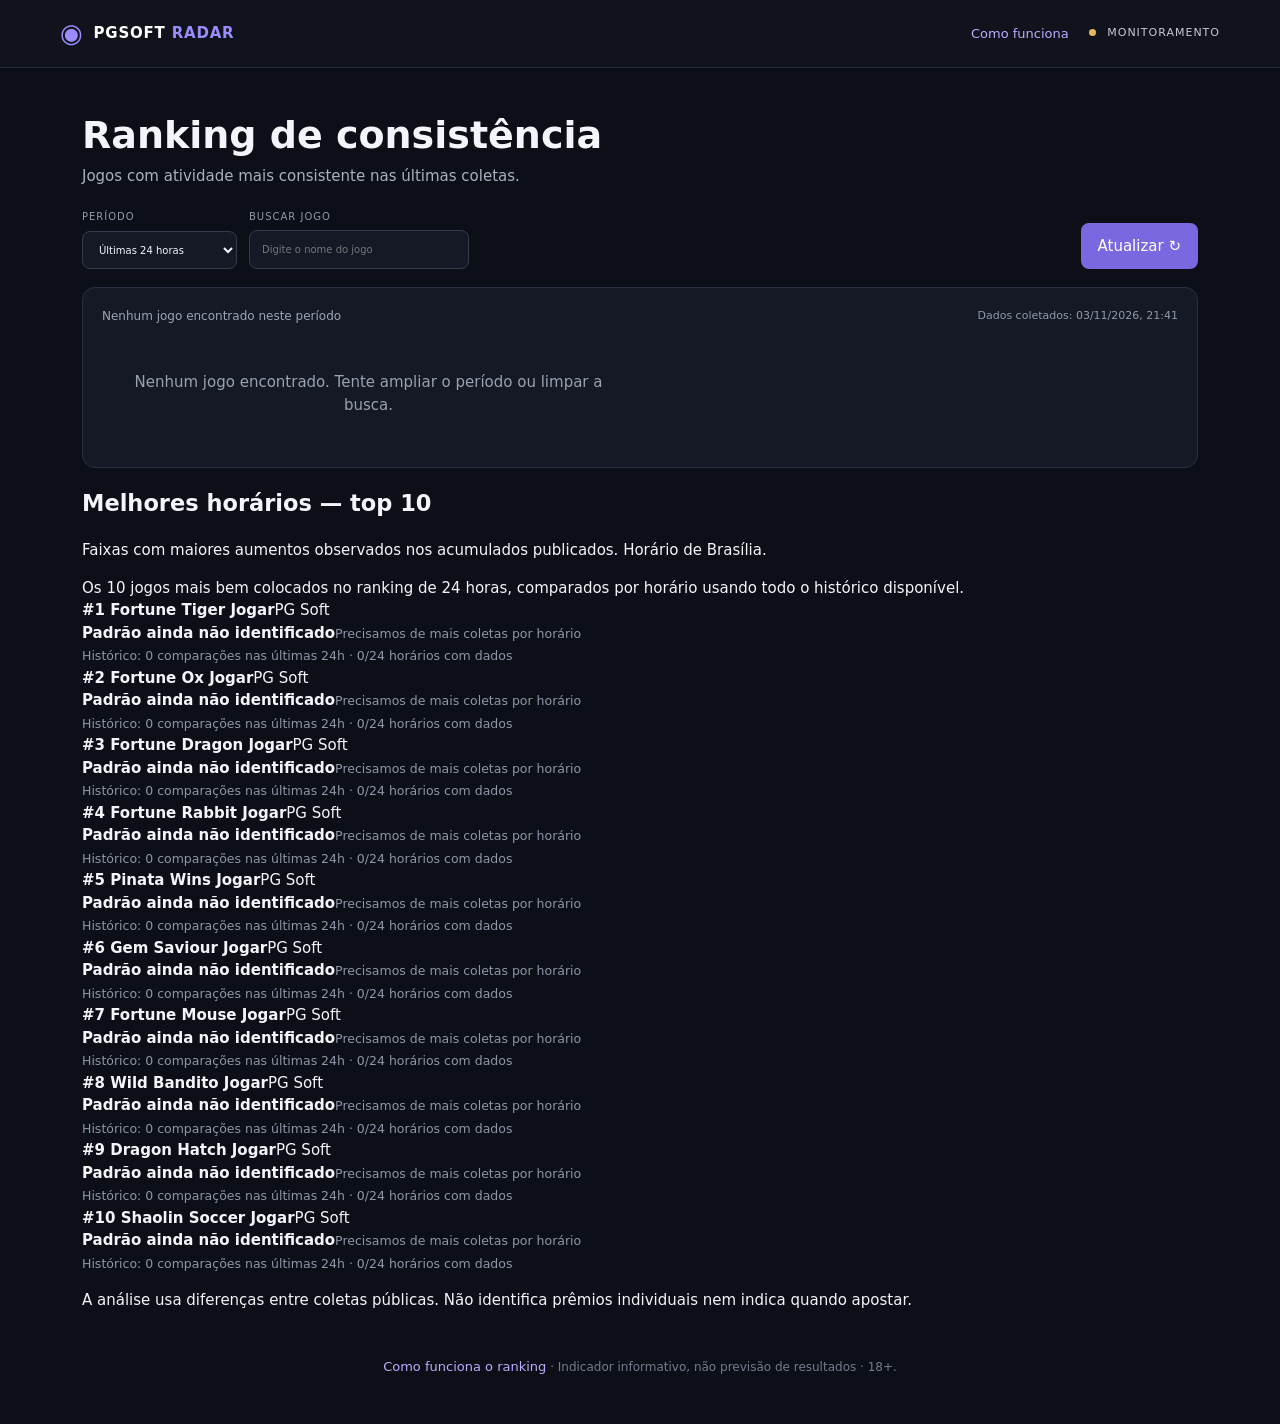
==== index.html @ 20288d13 "Adiciona painel de melhores horários do top 10" ====
<!doctype html>
<html lang="pt-BR">
<head>
  <meta charset="utf-8">
  <meta name="viewport" content="width=device-width,initial-scale=1">
  <meta name="theme-color" content="#10131c">
  <meta name="description" content="Ranking de jogos com maior consistência de atividade observada nos dados públicos.">
  <title>PGSoft Radar — Ranking de jogos</title>
  <link rel="stylesheet" href="styles.css?v=hourly-top10-1">
</head>
<body>
  <header class="topbar">
    <a class="brand" href="./"><span class="brand-mark">◉</span><span>PGSOFT <b>RADAR</b></span></a>
    <nav class="top-nav"><a href="como-funciona.html">Como funciona</a><span class="live"><i></i> MONITORAMENTO</span></nav>
  </header>
  <main>
    <section class="intro">
      <h1>Ranking de consistência</h1>
      <p class="sub">Jogos com atividade mais consistente nas últimas coletas.</p>
    </section>
    <section class="toolbar">
      <div class="filters">
        <label>PERÍODO<select id="period"><option value="1">Última hora</option><option value="6">Últimas 6 horas</option><option value="24" selected>Últimas 24 horas</option><option value="168">Últimos 7 dias</option><option value="-1">Últimos 30 dias</option></select></label>
        <label>BUSCAR JOGO<input id="game-filter" type="search" placeholder="Digite o nome do jogo"></label>
      </div>
      <button id="refresh" type="button">Atualizar ↻</button>
    </section>
    <section class="ranking-section">
      <div class="ranking-head">
        <div><p id="ranking-summary">Carregando jogos...</p></div>
        <span id="updated">Aguardando dados</span>
      </div>
      <div id="wins" class="game-grid"><div class="empty">Carregando ranking...</div></div>
    </section>
    <section class="analysis-section">
      <div class="analysis-title"><h2>Melhores horários — top 10</h2><p>Faixas com maiores aumentos observados nos acumulados publicados. Horário de Brasília.</p></div>
      <div id="time-analysis" class="time-analysis-grid"><div class="empty">Analisando histórico...</div></div>
      <p class="analysis-note">A análise usa diferenças entre coletas públicas. Não identifica prêmios individuais nem indica quando apostar.</p>
    </section>
    <footer><a href="como-funciona.html">Como funciona o ranking</a> · Indicador informativo, não previsão de resultados · 18+.</footer>
  </main>
  <script src="app.js?v=hourly-top10-1"></script>
</body>
</html>
---- styles.css ----
*{box-sizing:border-box}body{margin:0;background:#0c0f17;color:#f3f5fa;font:15px/1.5 Inter,system-ui,-apple-system,Segoe UI,sans-serif}.topbar{height:68px;border-bottom:1px solid #252a38;display:flex;align-items:center;justify-content:space-between;padding:0 max(22px,calc((100% - 1160px)/2));background:#10131c}.brand{color:#fff;text-decoration:none;font-weight:800;letter-spacing:.8px;display:flex;gap:10px;align-items:center}.brand b{color:#9a8cff}.brand-mark{color:#9a8cff;font-size:26px}.live,.eyebrow,.muted,th,label,article>span{font-size:11px;letter-spacing:1px;color:#9299aa}.live{color:#c6c9d4}.live i{display:inline-block;width:7px;height:7px;background:#e6b85c;border-radius:50%;margin-right:7px}main{max-width:1160px;margin:auto;padding:38px 22px}.intro{display:flex;align-items:center;justify-content:space-between;gap:24px}.eyebrow{color:#9b8cff;font-weight:700;margin:0 0 8px}h1{font-size:clamp(27px,4vw,40px);line-height:1.15;margin:0 0 10px}.sub{color:#aab0bf;margin:0;max-width:650px}.status-card,.stats article,.panel{background:#141925;border:1px solid #292f40;border-radius:13px}.status-card{min-width:160px;padding:17px 20px;display:grid;gap:3px}.status-card strong{font-size:29px}.status-card small,article small{color:#8f96a7}.notice{margin:28px 0;background:#211e2f;border:1px solid #3b3459;border-radius:10px;padding:13px 16px;display:flex;gap:12px;color:#b9bdca;font-size:13px}.notice b{color:#c5baff;white-space:nowrap}.toolbar{display:flex;justify-content:space-between;align-items:end;gap:15px;margin:28px 0 16px}.filters{display:flex;gap:12px;flex-wrap:wrap}label{display:grid;gap:6px}select,input{background:#141925;border:1px solid #343b4d;border-radius:8px;color:#f3f5fa;padding:11px 12px;min-width:155px;font:inherit}input{min-width:220px}button{background:#7968df;color:white;border:0;border-radius:8px;padding:12px 17px;font-weight:700;font:inherit;cursor:pointer}button:hover{background:#8b7aef}.stats{display:grid;grid-template-columns:repeat(4,1fr);gap:14px;margin-bottom:18px}.stats article{padding:17px 19px;display:grid;gap:4px;min-width:0}.stats article strong{font-size:25px;overflow-wrap:anywhere}.panel{padding:20px;margin:16px 0}.panel-head{display:flex;justify-content:space-between;align-items:center;gap:12px;margin-bottom:18px}.panel-head h2{font-size:19px;margin:0}.table-wrap{overflow:auto}table{width:100%;border-collapse:collapse;text-align:left;white-space:nowrap}th{font-weight:600;padding:11px 12px;border-bottom:1px solid #303648}td{padding:15px 12px;border-bottom:1px solid #252b39;color:#dce0e9}.empty{text-align:center;color:#9aa1b0;padding:28px}.source-list{display:grid;grid-template-columns:repeat(4,1fr);gap:10px}.source-item{background:#101520;border:1px solid #292f40;border-radius:9px;padding:13px}.source-item strong{display:block;margin-bottom:5px}.source-item small{color:#9299aa}.source-item a{color:#b6aaff;text-decoration:none;font-size:12px}footer{text-align:center;color:#747c8e;font-size:12px;padding:30px 0 10px}@media(max-width:900px){.stats{grid-template-columns:repeat(2,1fr)}.source-list{grid-template-columns:repeat(2,1fr)}}@media(max-width:700px){main{padding:25px 15px}.intro{align-items:flex-start;flex-direction:column}.status-card{width:100%}.toolbar{align-items:stretch;flex-direction:column}.filters{display:grid;grid-template-columns:1fr 1fr}input,select{min-width:0;width:100%}button{width:100%}.stats{grid-template-columns:1fr}.stats article{padding:13px 16px}.source-list{grid-template-columns:1fr}.notice{align-items:flex-start}.panel{padding:15px}.panel-head{align-items:flex-start;flex-direction:column}}
.game-grid{display:grid;grid-template-columns:repeat(3,minmax(0,1fr));gap:13px;padding:4px 0}
.game-card{position:relative;display:flex;align-items:center;gap:13px;min-width:0;background:#101520;border:1px solid #303648;border-radius:12px;padding:13px}
.rank{position:absolute;top:8px;left:8px;background:#27243c;color:#c9c0ff;border-radius:6px;padding:3px 7px;font-size:11px;font-weight:800}
.game-thumb-wrap{width:82px;height:82px;flex:0 0 82px;position:relative}.game-thumb-wrap .game-thumb{width:100%;height:100%}.game-thumb{width:82px;height:82px;flex:0 0 82px;object-fit:cover;border-radius:9px;background:#252b3b}
.game-thumb.placeholder{display:grid;place-items:center;color:#c7bdff;font-size:25px;font-weight:900;background:linear-gradient(145deg,#343052,#171d2c);padding-top:12px}
.game-info{min-width:0;display:grid;gap:3px}.game-info h3{font-size:14px;margin:0 0 2px;overflow-wrap:anywhere}
.game-info strong{font-size:19px;color:#b9adff}.game-info small{font-size:11px;color:#9299aa;overflow-wrap:anywhere}
@media(max-width:900px){.game-grid{grid-template-columns:repeat(2,minmax(0,1fr))}}
@media(max-width:560px){.game-grid{grid-template-columns:1fr}.game-thumb-wrap{width:76px;height:76px;flex-basis:76px}.game-thumb{width:76px;height:76px;flex-basis:76px}.game-card{padding:12px}}

.history-select-label{display:grid;gap:7px;max-width:420px;margin-bottom:15px}.history-select-label select{width:100%}.history-list{overflow:hidden}.history-table-wrap{overflow:auto;max-height:440px}.history-table{min-width:520px}.history-table th{position:sticky;top:0;background:#141925}.history-table td:last-child{font-weight:700;color:#b9adff}.history-table td{font-size:13px}

.provider-tag{display:inline-block;width:max-content;border:1px solid #45405f;border-radius:5px;padding:1px 6px;color:#c9c0ff;font-size:10px;letter-spacing:.2px}

/* Interface simplificada do ranking */
.intro{display:block;margin:10px 0 22px}.intro .eyebrow{margin-bottom:7px}.intro h1{font-size:clamp(27px,4vw,38px);margin:0 0 8px}.intro .sub{max-width:700px}
.howto{background:#171b29;border:1px solid #30364a;border-left:3px solid #8d7cf0;border-radius:10px;padding:14px 17px;margin:20px 0 24px}.howto strong{font-size:14px}.howto p{margin:5px 0;color:#d8dbea;font-size:13px}.howto small{color:#9da5b7;font-size:12px}
.toolbar{margin:0 0 18px;align-items:end}.filters label{font-size:10px}.ranking-section{background:#141925;border:1px solid #292f40;border-radius:13px;padding:19px}.ranking-head{display:flex;justify-content:space-between;align-items:center;gap:12px;margin-bottom:14px}.ranking-head h2{font-size:20px;margin:0}.ranking-head p{font-size:12px;color:#9da5b7;margin:3px 0 0}.ranking-head>span{font-size:11px;color:#9299aa}
.game-grid{grid-template-columns:repeat(2,minmax(0,1fr));gap:10px}.game-card{padding:13px;min-height:118px}.game-info{gap:4px}.game-info h3{font-size:15px;line-height:1.25}.game-info .up-label{font-size:12px;color:#79d7a4}.game-info .waiting-label{font-size:12px;color:#e4c27a}.game-info small{font-size:11px;line-height:1.35}.game-info small b{color:#e4e7f0}.provider-tag{font-size:10px}
@media(max-width:650px){main{padding:20px 13px}.topbar{padding:0 14px;height:58px}.live{font-size:9px}.intro{margin:4px 0 18px}.howto{margin:16px 0;padding:12px}.toolbar{margin-bottom:14px}.filters{display:grid;grid-template-columns:1fr 1fr;gap:8px}.filters input,.filters select{min-width:0;width:100%;padding:10px 8px;font-size:13px}.toolbar button{width:100%;padding:11px}.ranking-section{padding:12px}.ranking-head{align-items:flex-start;flex-direction:column;gap:4px}.game-grid{grid-template-columns:1fr}.game-card{min-height:105px}.game-thumb-wrap{width:76px;height:76px;flex-basis:76px}.game-thumb{width:76px;height:76px;flex-basis:76px}}


/* Ajustes de imersão e capas */
.top-nav{display:flex;align-items:center;gap:20px}
.top-nav a,footer a{color:#b9adff;text-decoration:none;font-size:13px}
.top-nav a:hover,footer a:hover{text-decoration:underline}
.intro{margin:8px 0 22px}
.intro h1{margin:0 0 7px}
.intro .sub{margin:0}
.ranking-head h2{display:none}
.ranking-head p{font-size:12px;color:#9da5b7;margin:0}
.game-thumb-wrap{overflow:hidden;border-radius:9px;background:#202638;border:1px solid #30384b}
.game-thumb,.game-thumb-wrap .game-thumb{display:block;width:100%;height:100%;object-fit:contain;object-position:center;background:#202638}
.game-thumb-fallback{position:absolute;inset:0}
.game-thumb[hidden],.game-thumb-fallback[hidden]{display:none!important}
.help-page{max-width:850px}
.help-page .intro{margin:8px 0 25px}
.help-card{background:#141925;border:1px solid #292f40;border-radius:13px;padding:20px 22px;margin:14px 0}
.help-card h2{font-size:19px;margin:0 0 9px}
.help-card p,.help-card li{color:#c1c7d5;font-size:14px;line-height:1.65}
.help-card p{margin:8px 0}
.help-card ul{padding-left:20px;margin:8px 0}
.weight-list{display:grid;gap:0;margin-top:12px}
.weight-list>div{display:grid;grid-template-columns:58px 1fr;gap:12px;padding:12px 0;border-top:1px solid #2b3243;align-items:start}
.weight-list b{color:#b9adff;font-size:17px}
.weight-list span{color:#c1c7d5;font-size:14px}
.warning-card{border-left:3px solid #d7ad63}
.back-link{display:inline-block;color:#b9adff;text-decoration:none;margin:12px 0 4px}
@media(max-width:560px){
 .top-nav{gap:10px}.top-nav a{font-size:12px}.live{display:none}
 .intro{margin:5px 0 17px}
 .ranking-head{flex-direction:row;align-items:center}
 .help-card{padding:16px}
 .weight-list>div{grid-template-columns:48px 1fr;gap:8px}
}


/* Correção: a posição do ranking não deve cobrir a miniatura */
.game-card{align-items:flex-start}
.game-card>.rank{
 position:relative;
 top:auto;
 left:auto;
 right:auto;
 bottom:auto;
 z-index:1;
 flex:0 0 27px;
 width:27px;
 height:27px;
 display:grid;
 place-items:center;
 padding:0;
 margin:0;
}
.game-thumb.placeholder{padding-top:0}
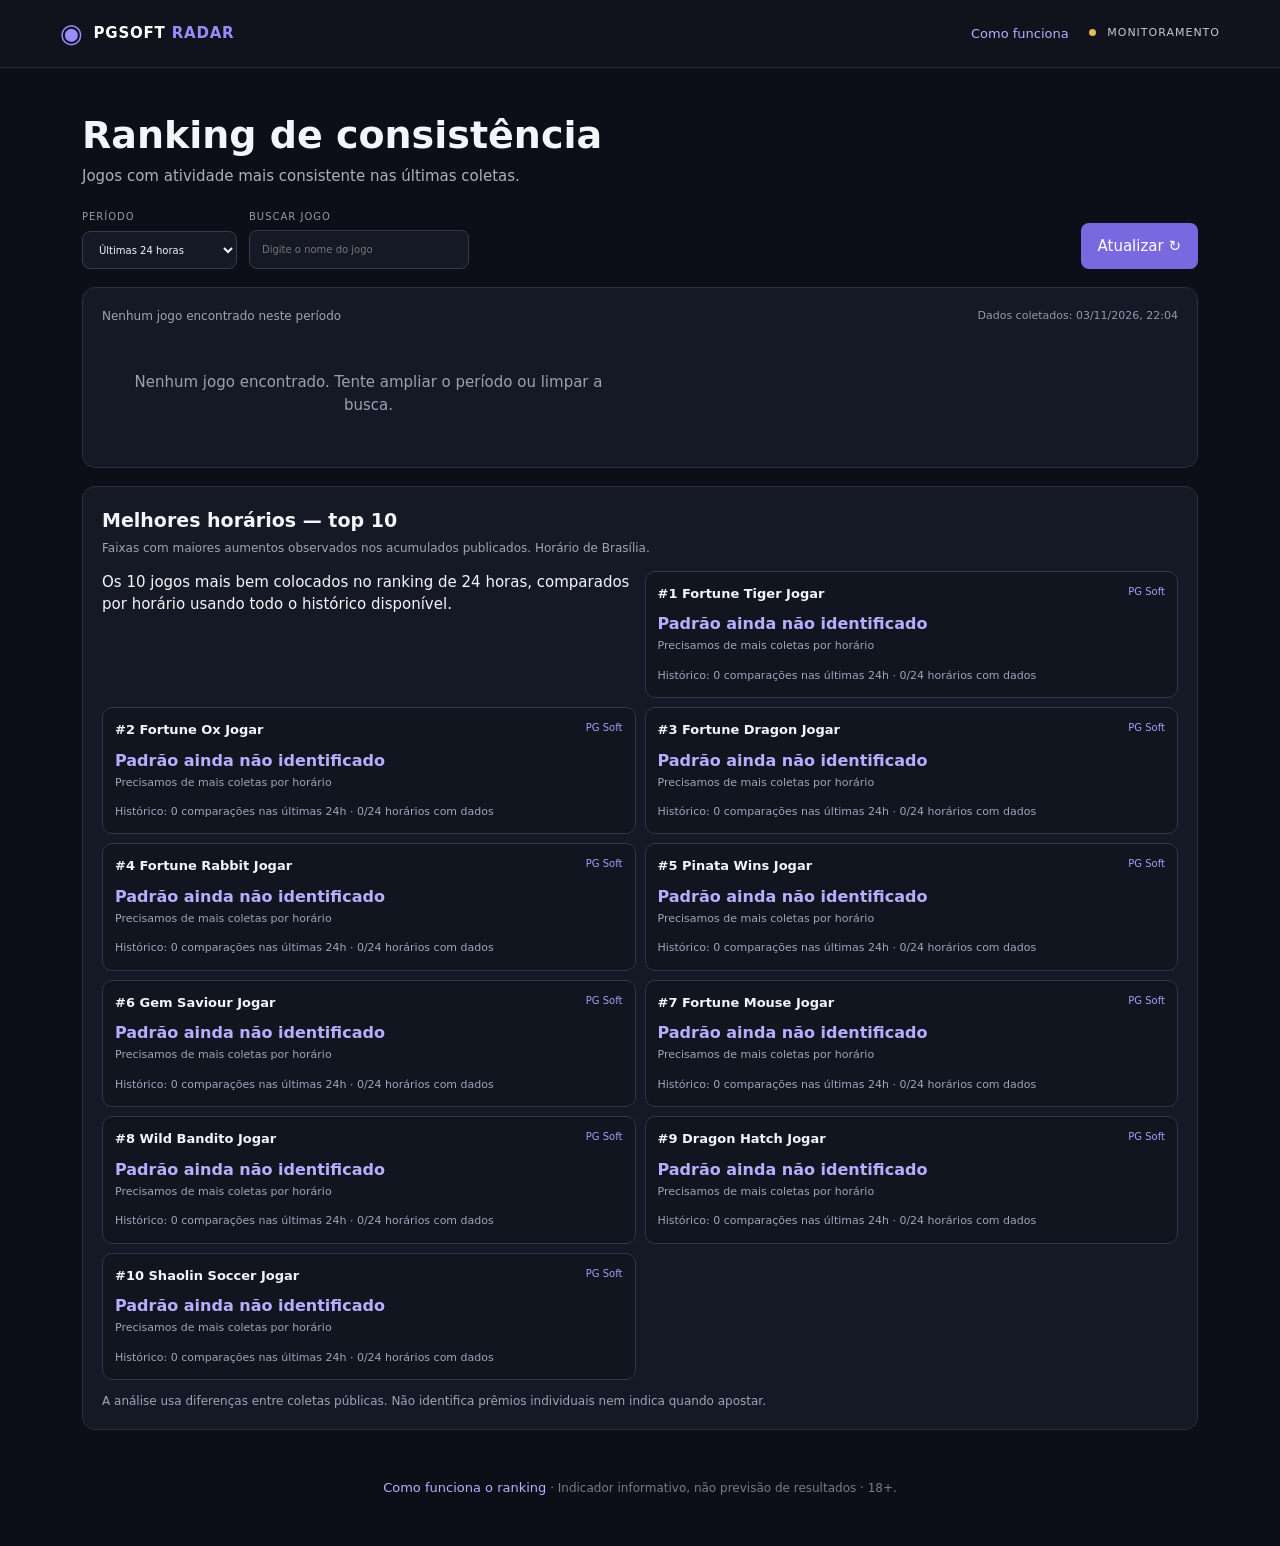
==== commit d55a0997: "Atualizar cache da explicação do ranking" ====
--- a/index.html
+++ b/index.html
@@ -6,7 +6,7 @@
   <meta name="theme-color" content="#10131c">
   <meta name="description" content="Ranking de jogos com maior consistência de atividade observada nos dados públicos.">
   <title>PGSoft Radar — Ranking de jogos</title>
-  <link rel="stylesheet" href="styles.css?v=hourly-top10-1">
+  <link rel="stylesheet" href="styles.css?v=ranking-reasons-2">
 </head>
 <body>
   <header class="topbar">
@@ -39,6 +39,6 @@
     </section>
     <footer><a href="como-funciona.html">Como funciona o ranking</a> · Indicador informativo, não previsão de resultados · 18+.</footer>
   </main>
-  <script src="app.js?v=hourly-top10-1"></script>
+  <script src="app.js?v=ranking-reasons-2"></script>
 </body>
 </html>
--- a/styles.css
+++ b/styles.css
@@ -74,3 +74,18 @@
  margin:0;
 }
 .game-thumb.placeholder{padding-top:0}
+
+/* Analise horaria simplificada */
+.analysis-section{margin:18px 0;background:#141925;border:1px solid #292f40;border-radius:13px;padding:19px}
+.analysis-title h2{font-size:19px;margin:0 0 4px}
+.analysis-title p,.analysis-note{font-size:12px;color:#9da5b7;margin:0 0 14px}
+.time-analysis-grid{display:grid;grid-template-columns:repeat(2,minmax(0,1fr));gap:9px}
+.time-game{background:#101520;border:1px solid #303648;border-radius:10px;padding:12px;min-width:0}
+.time-game-head{display:flex;justify-content:space-between;align-items:flex-start;gap:8px}
+.time-game-head b{font-size:13px;overflow-wrap:anywhere}
+.time-game-head span{font-size:10px;color:#a99bf6;white-space:nowrap}
+.time-game-result{display:grid;gap:2px;margin:9px 0}
+.time-game-result strong{font-size:16px;color:#b9adff}
+.time-game-result small,.time-game-foot{font-size:11px;color:#9da5b7;line-height:1.4}
+.analysis-note{margin:12px 0 0}
+@media(max-width:650px){.analysis-section{padding:13px}.time-analysis-grid{grid-template-columns:1fr}}
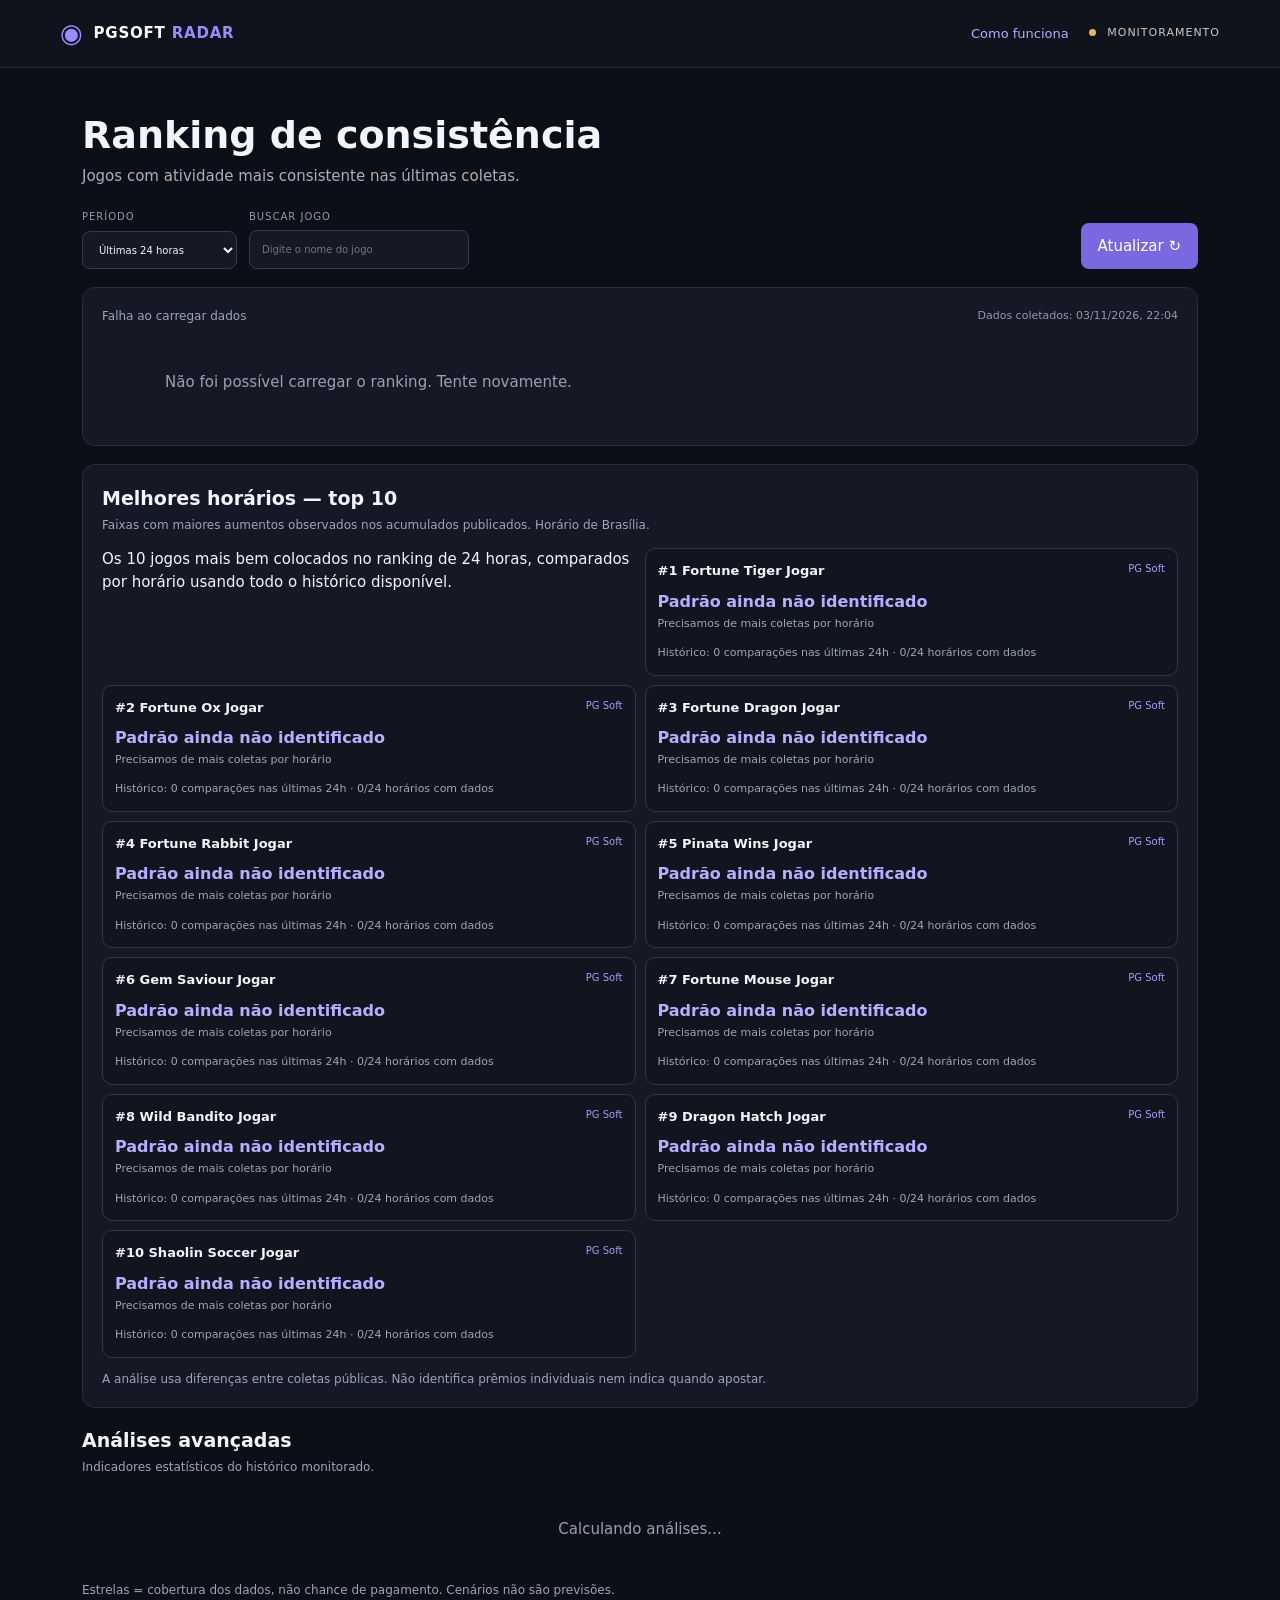
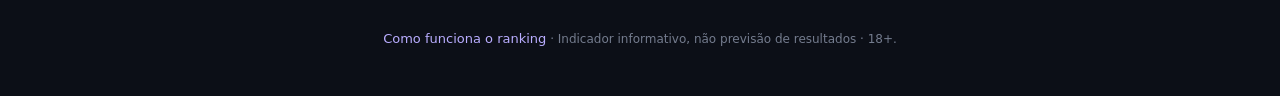
==== commit 2cd1c444: "Add advanced analysis section" ====
--- a/index.html
+++ b/index.html
@@ -6,7 +6,7 @@
   <meta name="theme-color" content="#10131c">
   <meta name="description" content="Ranking de jogos com maior consistência de atividade observada nos dados públicos.">
   <title>PGSoft Radar — Ranking de jogos</title>
-  <link rel="stylesheet" href="styles.css?v=ranking-reasons-2">
+  <link rel="stylesheet" href="styles.css?v=ranking-reasons-3">
 </head>
 <body>
   <header class="topbar">
@@ -37,8 +37,10 @@
       <div id="time-analysis" class="time-analysis-grid"><div class="empty">Analisando histórico...</div></div>
       <p class="analysis-note">A análise usa diferenças entre coletas públicas. Não identifica prêmios individuais nem indica quando apostar.</p>
     </section>
+    <section class="advanced-section"><div class="analysis-title"><h2>Análises avançadas</h2><p>Indicadores estatísticos do histórico monitorado.</p></div><div id="advanced-analysis" class="insight-grid"><div class="empty">Calculando análises...</div></div><p class="analysis-note">Estrelas = cobertura dos dados, não chance de pagamento. Cenários não são previsões.</p></section>
     <footer><a href="como-funciona.html">Como funciona o ranking</a> · Indicador informativo, não previsão de resultados · 18+.</footer>
   </main>
-  <script src="app.js?v=ranking-reasons-2"></script>
+  <script src="app.js?v=advanced-1"></script>
+  <script src="analysis.js?v=advanced-1"></script>
 </body>
 </html>
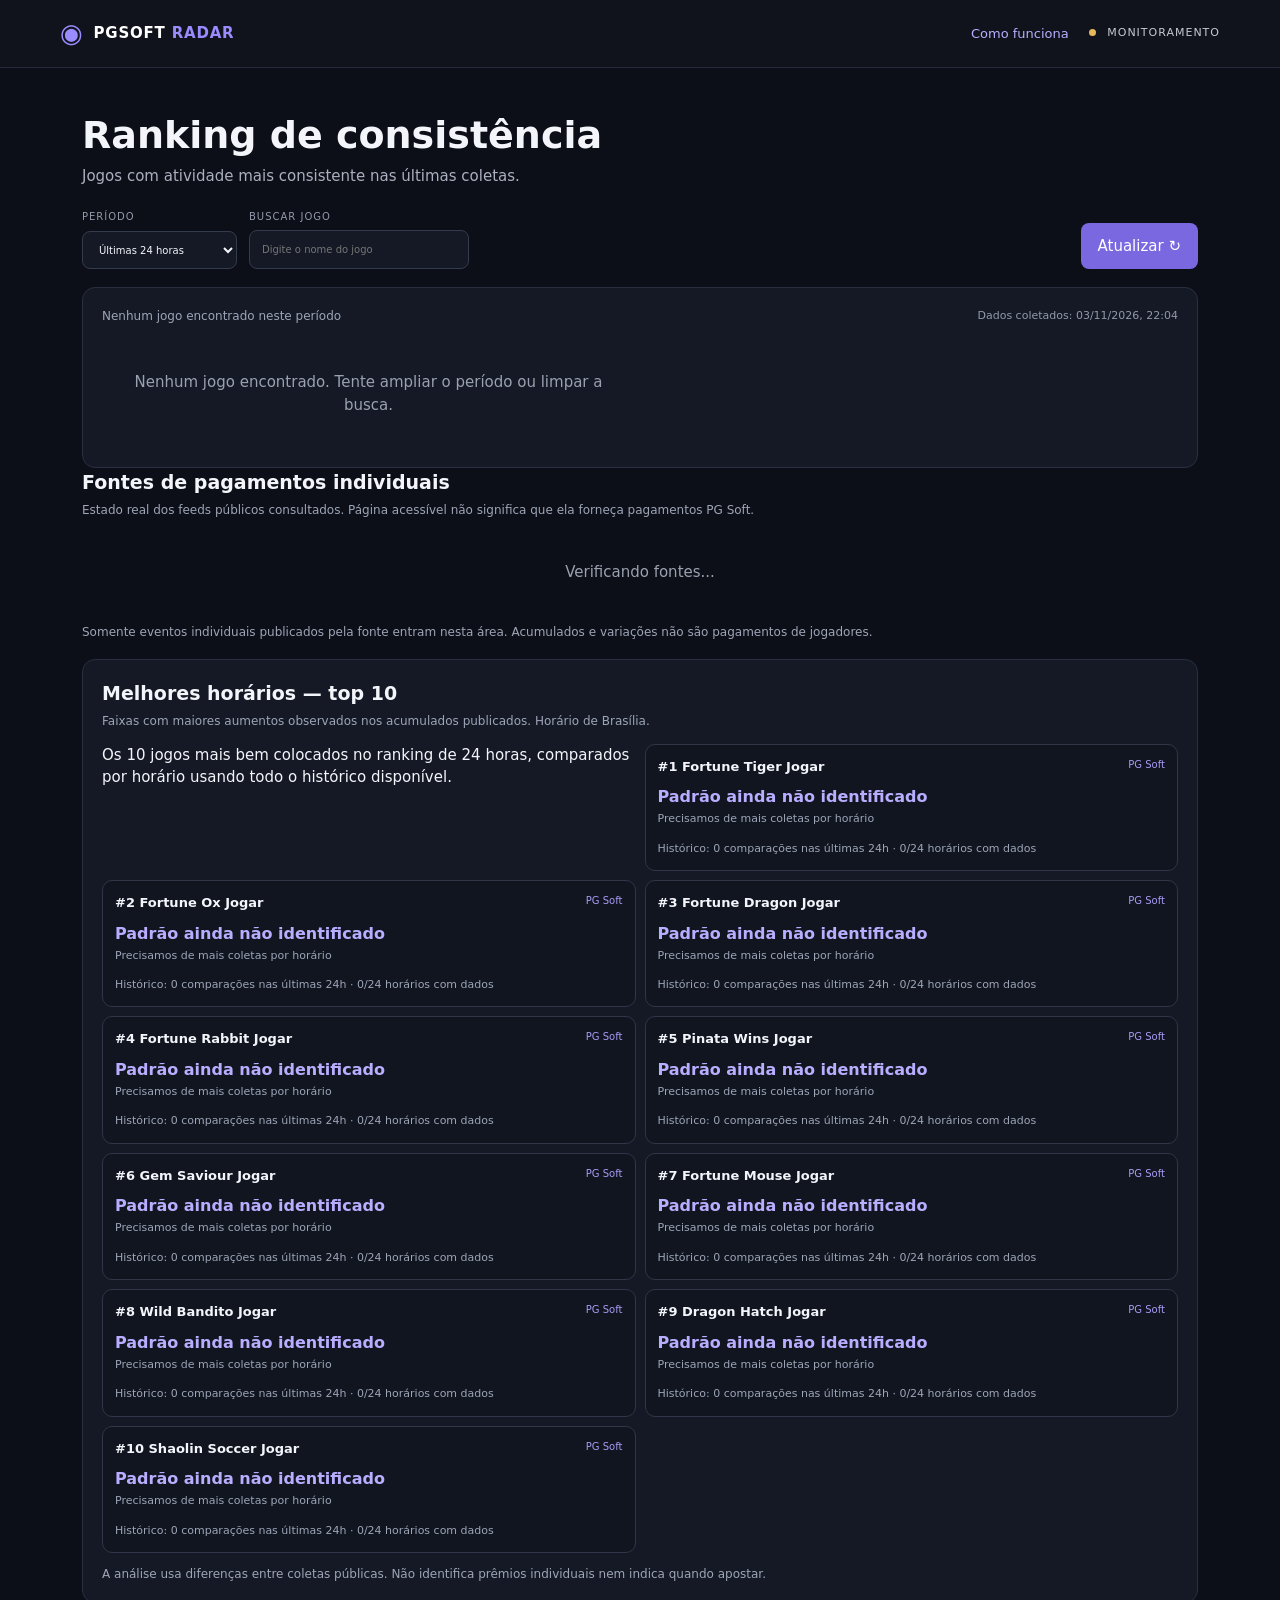
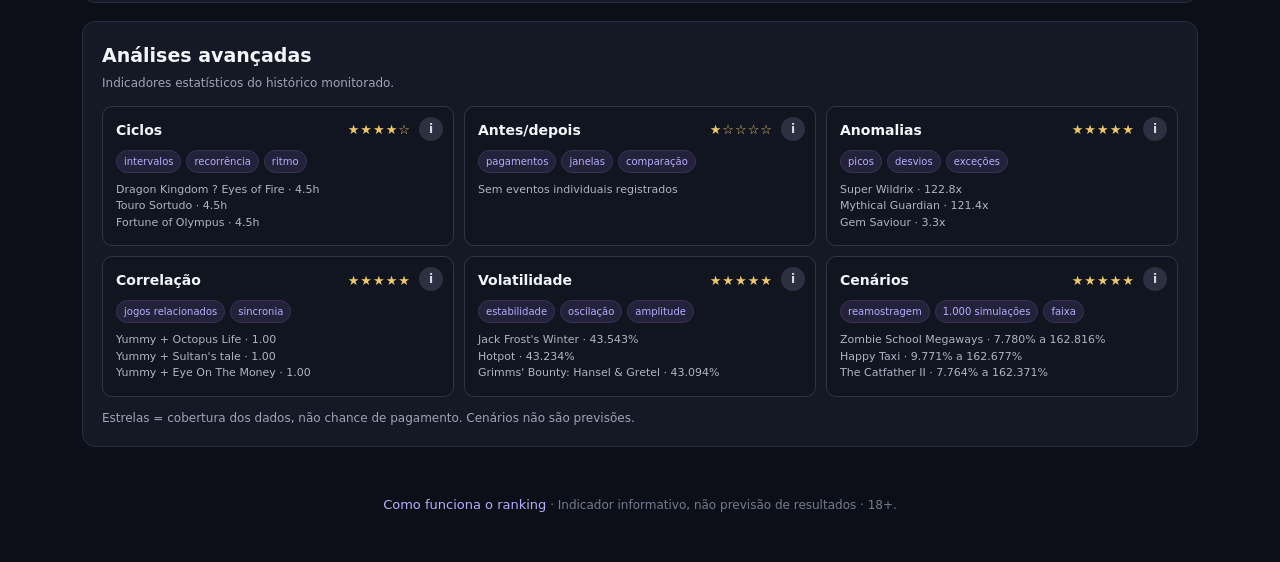
==== commit f7c07458: "Improve individual win feed diagnostics" ====
--- a/index.html
+++ b/index.html
@@ -32,6 +32,11 @@
       </div>
       <div id="wins" class="game-grid"><div class="empty">Carregando ranking...</div></div>
     </section>
+    <section class="sources-section">
+      <div class="analysis-title"><h2>Fontes de pagamentos individuais</h2><p>Estado real dos feeds públicos consultados. Página acessível não significa que ela forneça pagamentos PG Soft.</p></div>
+      <div id="win-sources" class="source-status-grid"><div class="empty">Verificando fontes...</div></div>
+      <p class="analysis-note">Somente eventos individuais publicados pela fonte entram nesta área. Acumulados e variações não são pagamentos de jogadores.</p>
+    </section>
     <section class="analysis-section">
       <div class="analysis-title"><h2>Melhores horários — top 10</h2><p>Faixas com maiores aumentos observados nos acumulados publicados. Horário de Brasília.</p></div>
       <div id="time-analysis" class="time-analysis-grid"><div class="empty">Analisando histórico...</div></div>
--- a/styles.css
+++ b/styles.css
@@ -89,3 +89,18 @@
 .time-game-result small,.time-game-foot{font-size:11px;color:#9da5b7;line-height:1.4}
 .analysis-note{margin:12px 0 0}
 @media(max-width:650px){.analysis-section{padding:13px}.time-analysis-grid{grid-template-columns:1fr}}
+
+/* Análises avançadas */
+.advanced-section{margin:18px 0;background:#141925;border:1px solid #292f40;border-radius:13px;padding:19px}
+.insight-grid{display:grid;grid-template-columns:repeat(3,minmax(0,1fr));gap:10px}
+.insight-card{position:relative;min-width:0;background:#101520;border:1px solid #303648;border-radius:10px;padding:13px 42px 14px 13px}
+.insight-top{display:flex;align-items:center;justify-content:space-between;gap:8px}.insight-top h3{font-size:14px;margin:0}
+.analysis-stars{color:#f0c66b;white-space:nowrap;font-size:13px;letter-spacing:1px}
+.insight-tags{display:flex;gap:5px;flex-wrap:wrap;margin:9px 0}
+.insight-tags span{font-size:10px;color:#b9adff;background:#24213a;border:1px solid #393354;border-radius:20px;padding:3px 7px}
+.insight-result{font-size:11px;line-height:1.5;color:#aeb5c5;min-height:34px}
+.info-button{position:absolute;right:10px;top:10px;width:24px;height:24px;padding:0;border-radius:50%;font-size:12px;font-weight:800;line-height:24px;background:#2c3040;color:#d7d9e4}
+.insight-detail{margin-top:10px;padding-top:9px;border-top:1px solid #303648;font-size:11px;line-height:1.55;color:#c5cada}
+.insight-detail[hidden]{display:none}
+@media(max-width:850px){.insight-grid{grid-template-columns:repeat(2,minmax(0,1fr))}}
+@media(max-width:560px){.advanced-section{padding:13px}.insight-grid{grid-template-columns:1fr}}
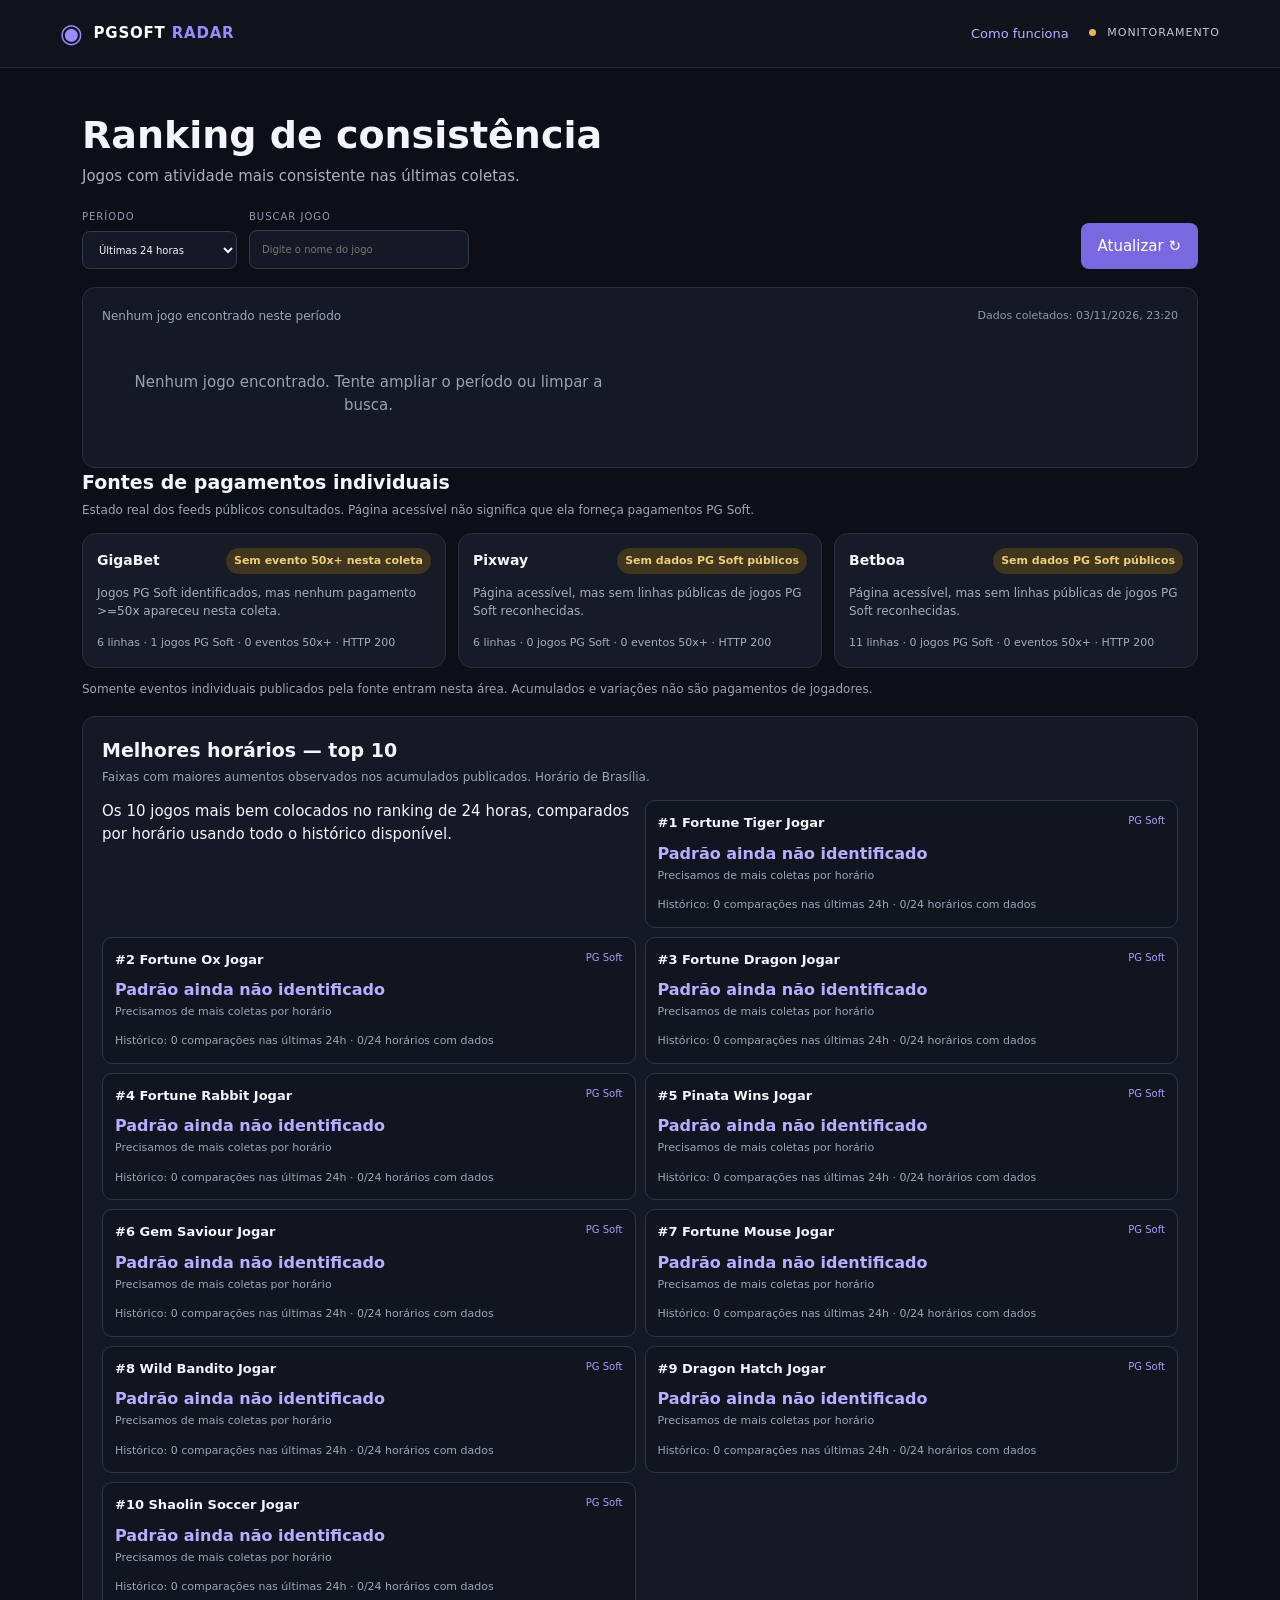
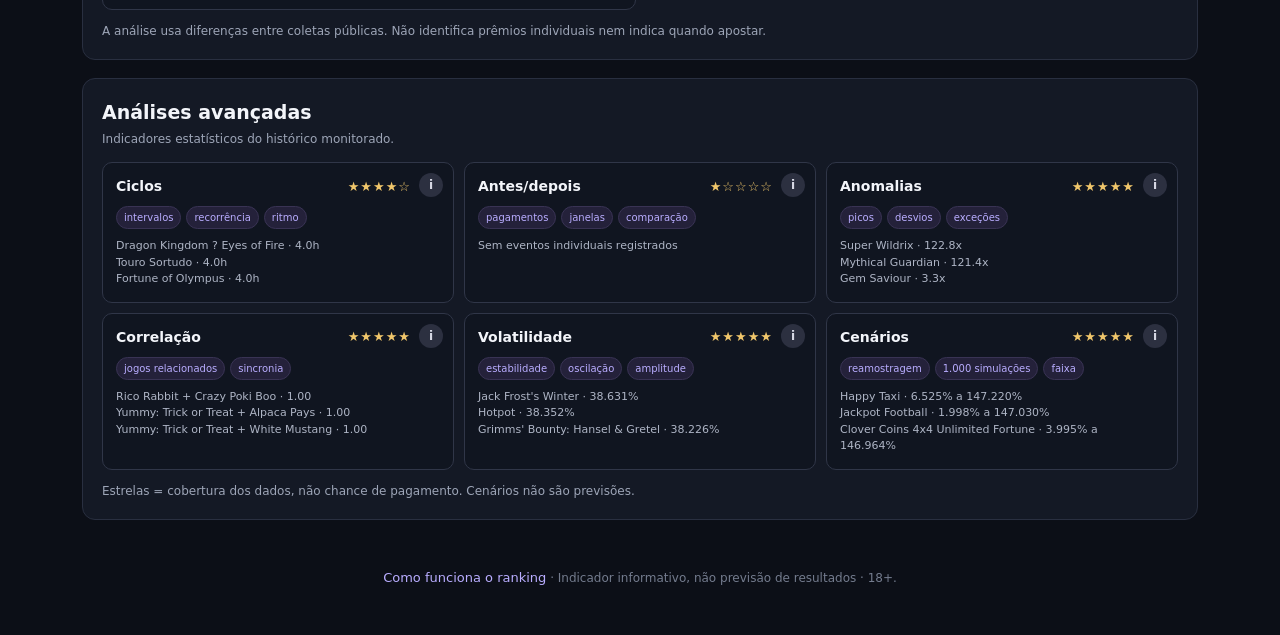
==== commit 804cd074: "Fix cache busting for ranking stars" ====
--- a/index.html
+++ b/index.html
@@ -6,7 +6,7 @@
   <meta name="theme-color" content="#10131c">
   <meta name="description" content="Ranking de jogos com maior consistência de atividade observada nos dados públicos.">
   <title>PGSoft Radar — Ranking de jogos</title>
-  <link rel="stylesheet" href="styles.css?v=ranking-reasons-3">
+  <link rel="stylesheet" href="styles.css?v=ranking-stars-4">
 </head>
 <body>
   <header class="topbar">
@@ -45,7 +45,7 @@
     <section class="advanced-section"><div class="analysis-title"><h2>Análises avançadas</h2><p>Indicadores estatísticos do histórico monitorado.</p></div><div id="advanced-analysis" class="insight-grid"><div class="empty">Calculando análises...</div></div><p class="analysis-note">Estrelas = cobertura dos dados, não chance de pagamento. Cenários não são previsões.</p></section>
     <footer><a href="como-funciona.html">Como funciona o ranking</a> · Indicador informativo, não previsão de resultados · 18+.</footer>
   </main>
-  <script src="app.js?v=advanced-1"></script>
+  <script src="app.js?v=ranking-stars-4"></script>
   <script src="analysis.js?v=advanced-1"></script>
 </body>
 </html>
--- a/styles.css
+++ b/styles.css
@@ -104,3 +104,25 @@
 .insight-detail[hidden]{display:none}
 @media(max-width:850px){.insight-grid{grid-template-columns:repeat(2,minmax(0,1fr))}}
 @media(max-width:560px){.advanced-section{padding:13px}.insight-grid{grid-template-columns:1fr}}
+
+
+/* Diagnóstico transparente dos feeds de pagamentos individuais */
+.source-status-grid{display:grid;grid-template-columns:repeat(auto-fit,minmax(230px,1fr));gap:12px}
+.source-status-card{background:var(--panel,#171b27);border:1px solid var(--line,#292f3d);border-radius:14px;padding:14px;min-width:0}
+.source-status-head{display:flex;align-items:center;justify-content:space-between;gap:8px;flex-wrap:wrap}
+.source-status-head b{font-size:14px}
+.source-state{font-size:11px;font-weight:700;padding:5px 8px;border-radius:999px;background:#303443;color:#d5d9e3}
+.source-state.ok{background:#173b2d;color:#8be0b5}
+.source-state.no_pgsoft_data,.source-state.no_50x_events{background:#40351d;color:#f0cd7b}
+.source-state.error{background:#45252a;color:#ff9da6}
+.source-status-card p{font-size:12px;line-height:1.5;color:var(--muted,#a5adbd);margin:10px 0}
+.source-status-card small{font-size:11px;color:var(--muted,#a5adbd)}
+
+/* Estrelas dos indicadores no próprio cartão do ranking */
+.rank-metric{display:flex;align-items:flex-start;justify-content:space-between;gap:8px;padding:3px 0;border-top:1px solid rgba(255,255,255,.055)}
+.rank-metric .metric-copy{min-width:0;font-size:11px;line-height:1.4;color:#9299aa;overflow-wrap:anywhere}
+.rank-metric .metric-copy b{color:#d8dce7;font-weight:600}
+.metric-stars{flex:0 0 auto;white-space:nowrap;font-size:12px;letter-spacing:1px;line-height:1.4}
+.stars-filled{color:#f4c45e}
+.stars-empty{color:#596171}
+.game-info{gap:5px}
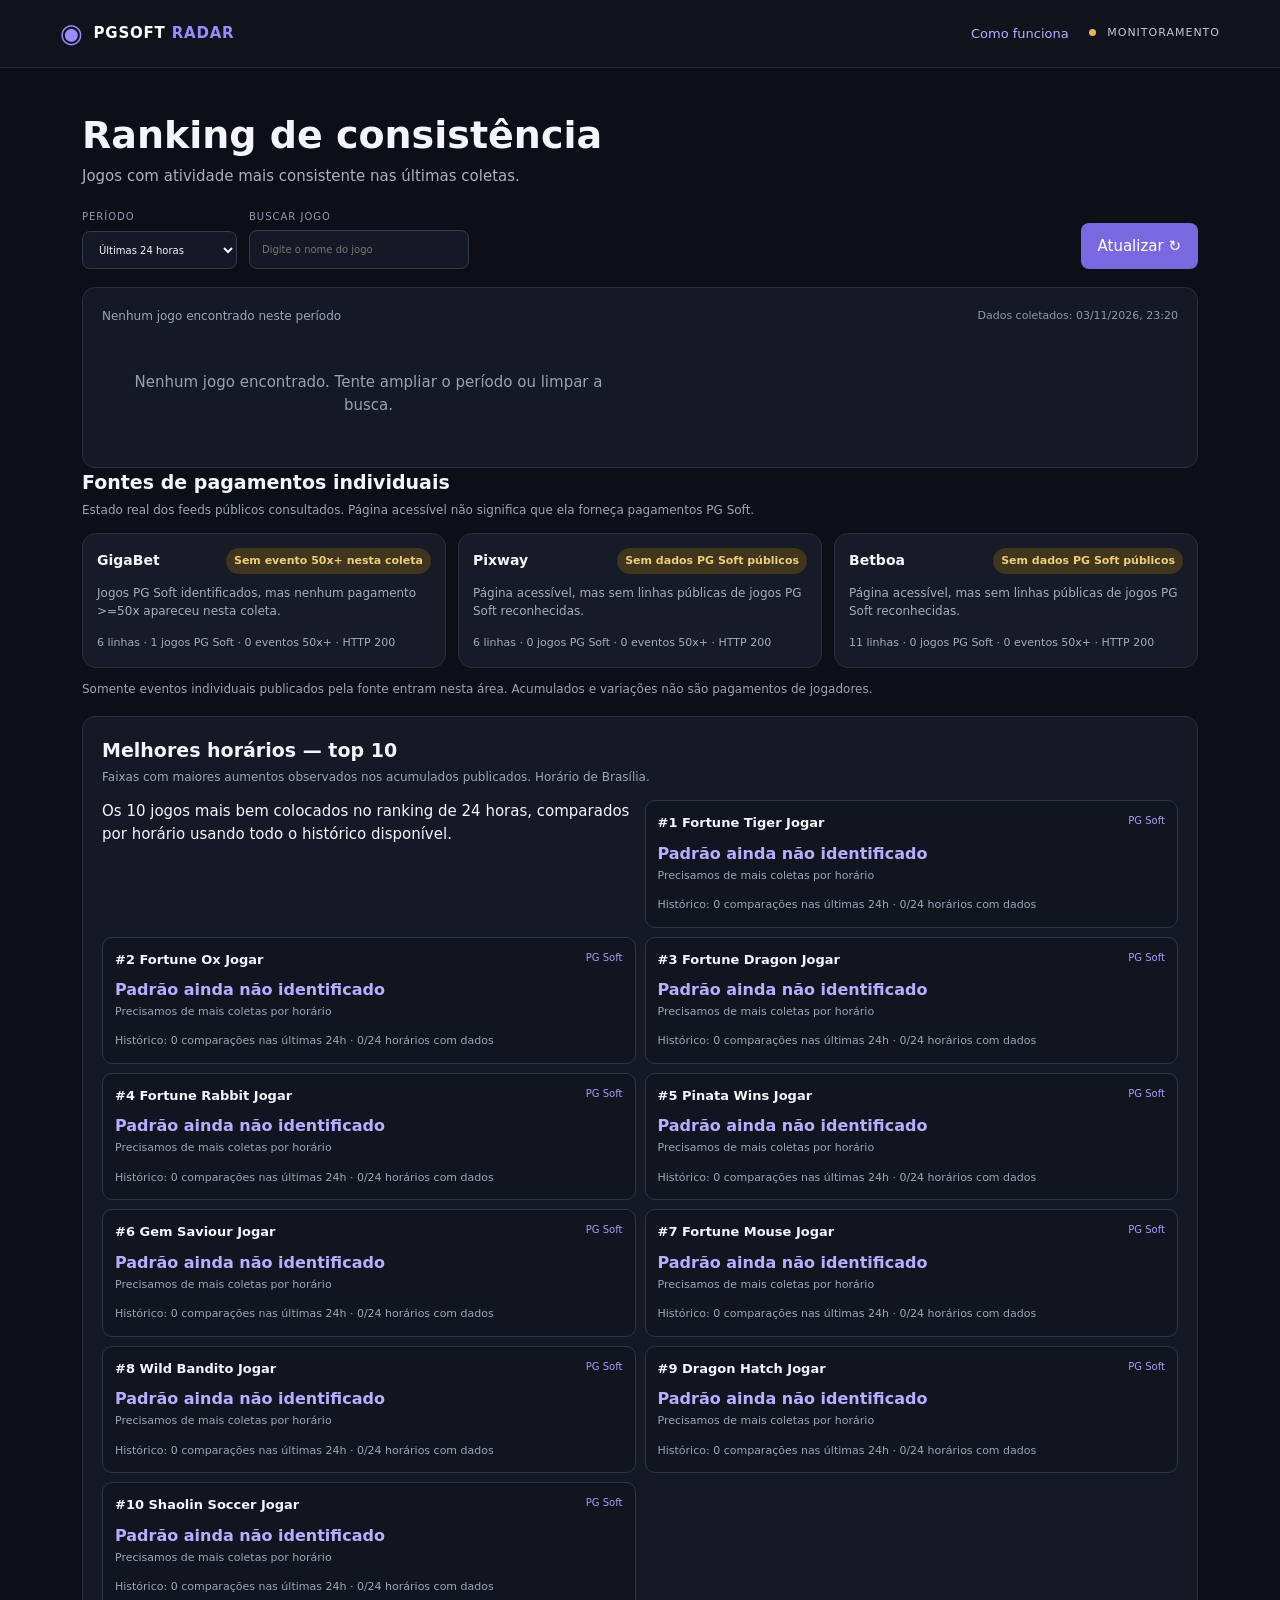
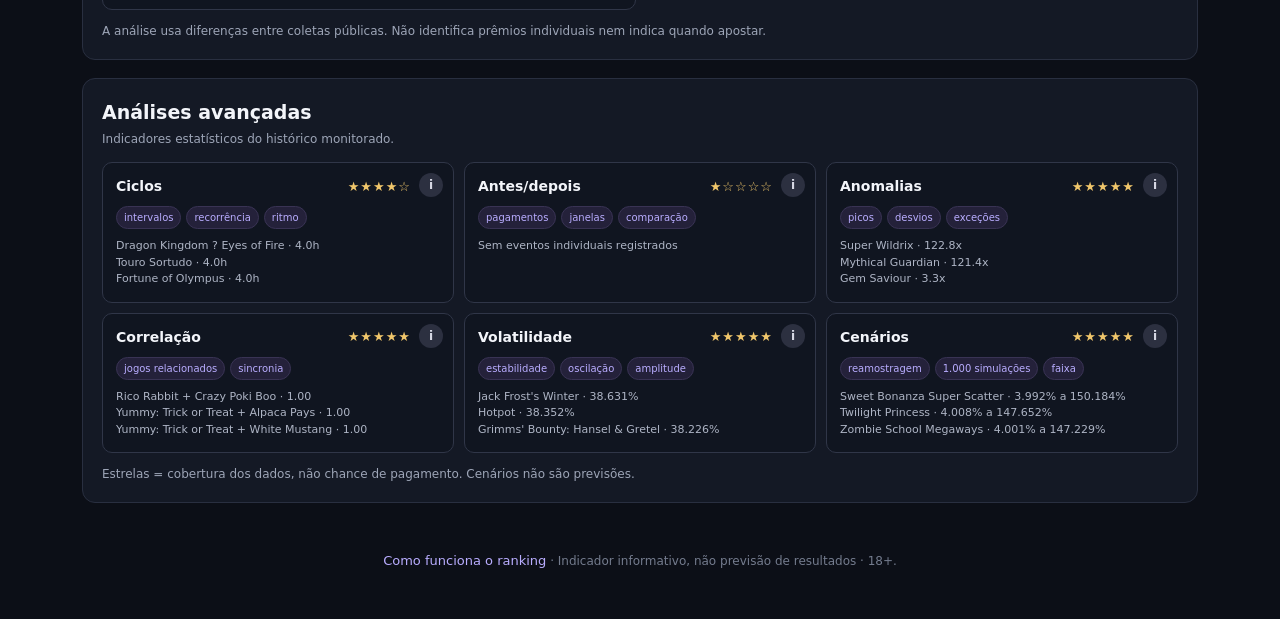
==== commit af445597: "Refresh app cache for peak estimate" ====
--- a/index.html
+++ b/index.html
@@ -45,7 +45,7 @@
     <section class="advanced-section"><div class="analysis-title"><h2>Análises avançadas</h2><p>Indicadores estatísticos do histórico monitorado.</p></div><div id="advanced-analysis" class="insight-grid"><div class="empty">Calculando análises...</div></div><p class="analysis-note">Estrelas = cobertura dos dados, não chance de pagamento. Cenários não são previsões.</p></section>
     <footer><a href="como-funciona.html">Como funciona o ranking</a> · Indicador informativo, não previsão de resultados · 18+.</footer>
   </main>
-  <script src="app.js?v=ranking-stars-4"></script>
+  <script src="app.js?v=peak-estimate-5"></script>
   <script src="analysis.js?v=advanced-1"></script>
 </body>
 </html>
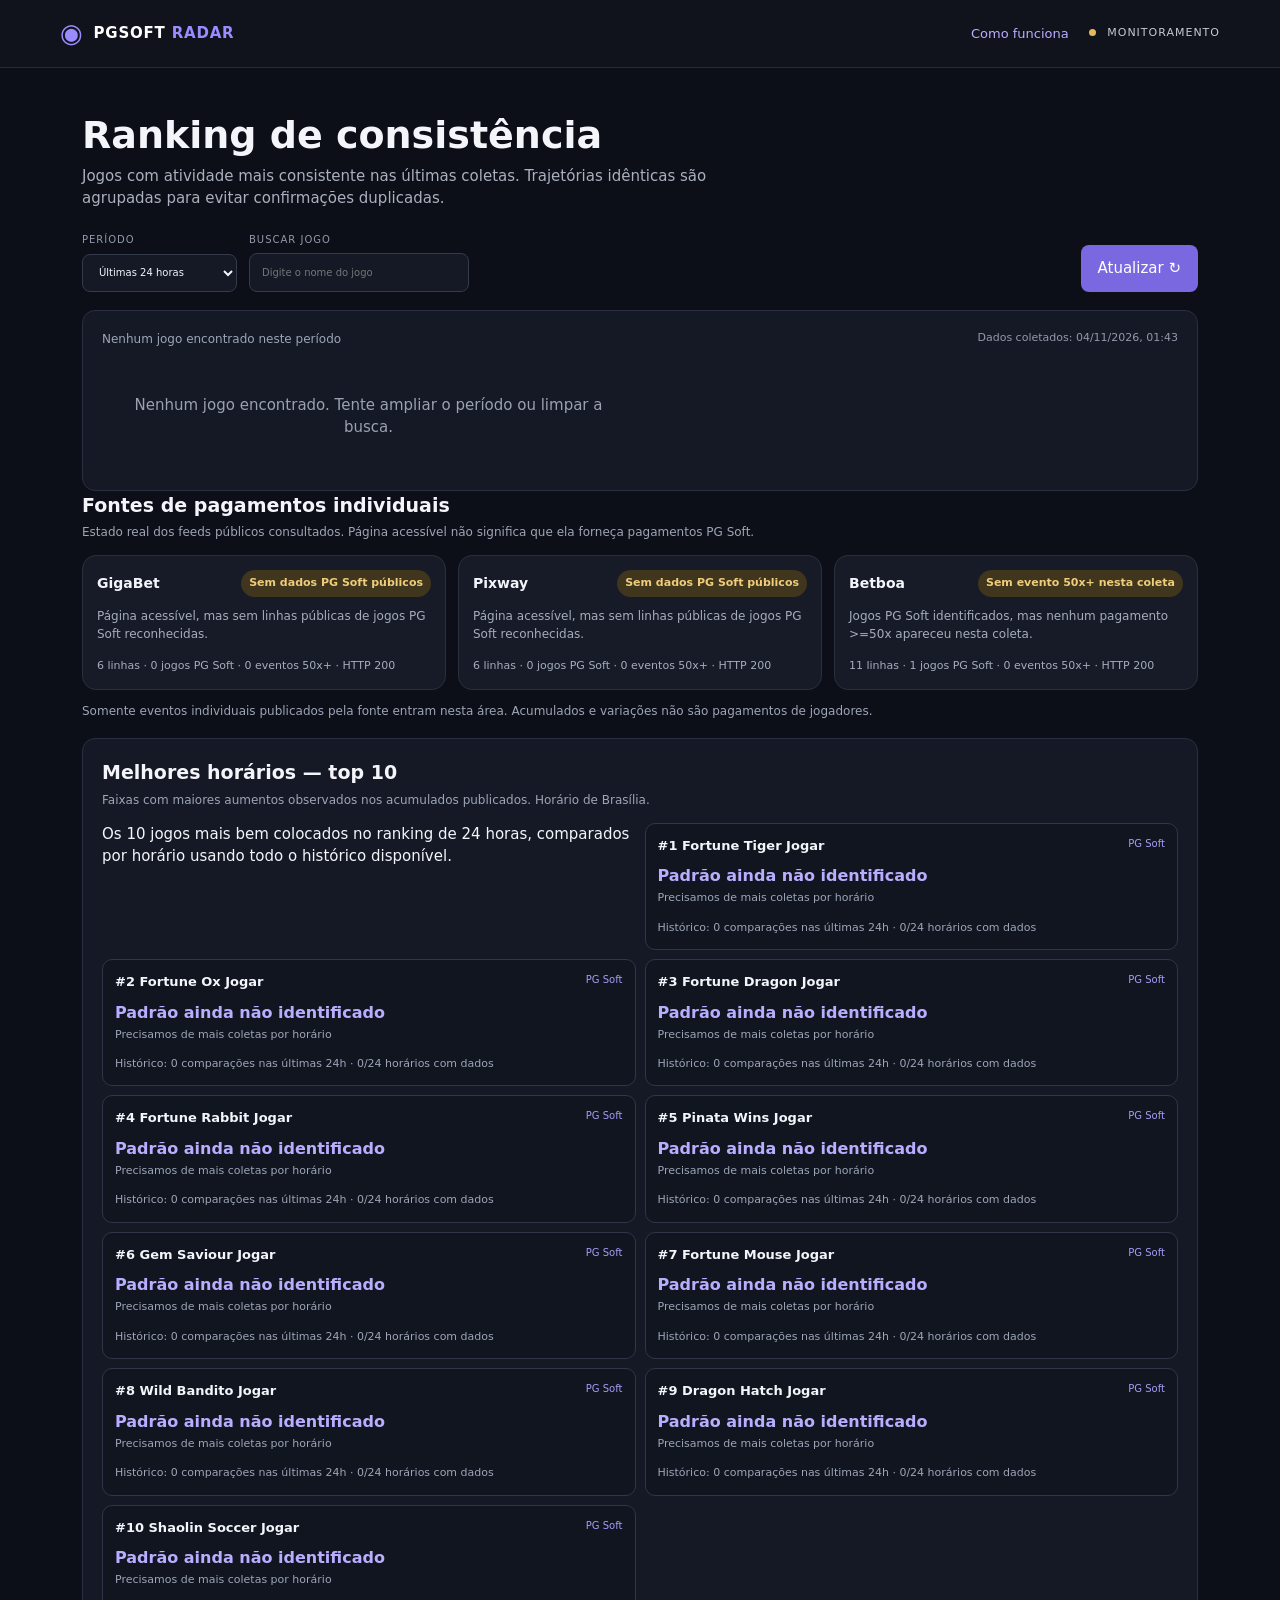
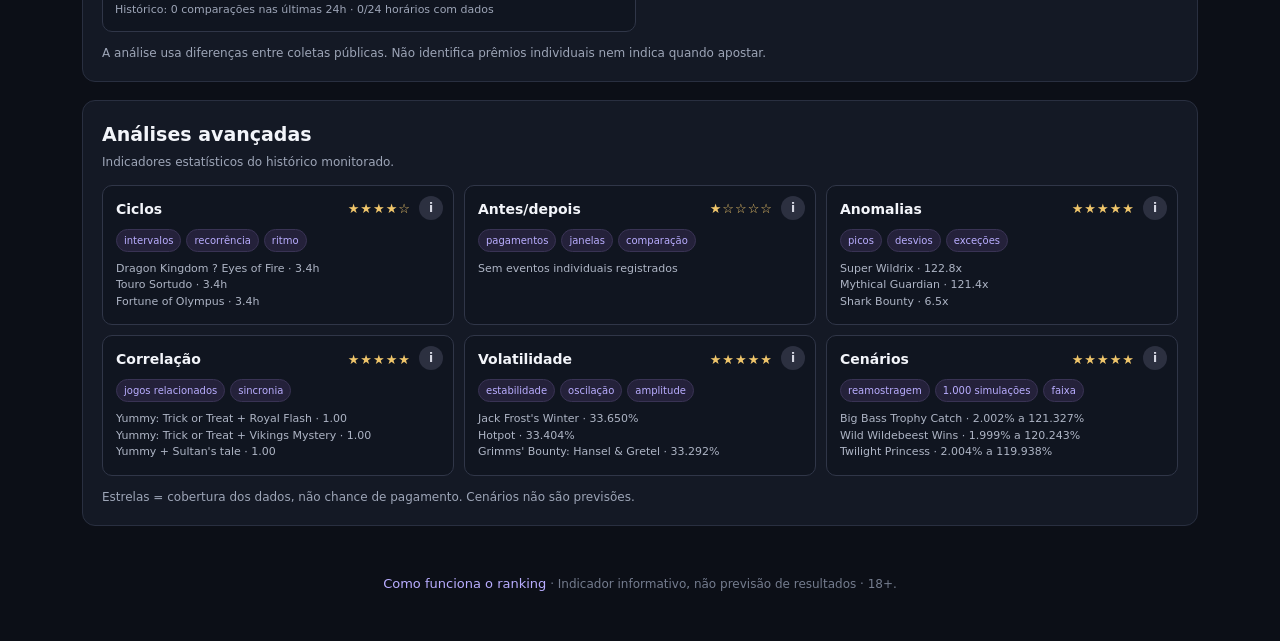
==== commit f2ff256e: "Carrega agrupamento de fontes e explica a confirmação independente" ====
--- a/index.html
+++ b/index.html
@@ -16,7 +16,7 @@
   <main>
     <section class="intro">
       <h1>Ranking de consistência</h1>
-      <p class="sub">Jogos com atividade mais consistente nas últimas coletas.</p>
+      <p class="sub">Jogos com atividade mais consistente nas últimas coletas. Trajetórias idênticas são agrupadas para evitar confirmações duplicadas.</p>
     </section>
     <section class="toolbar">
       <div class="filters">
@@ -45,7 +45,8 @@
     <section class="advanced-section"><div class="analysis-title"><h2>Análises avançadas</h2><p>Indicadores estatísticos do histórico monitorado.</p></div><div id="advanced-analysis" class="insight-grid"><div class="empty">Calculando análises...</div></div><p class="analysis-note">Estrelas = cobertura dos dados, não chance de pagamento. Cenários não são previsões.</p></section>
     <footer><a href="como-funciona.html">Como funciona o ranking</a> · Indicador informativo, não previsão de resultados · 18+.</footer>
   </main>
-  <script src="app.js?v=peak-estimate-5"></script>
+  <script src="ranking-core.js?v=mirror-groups-1"></script>
+  <script src="app.js?v=independent-sources-6"></script>
   <script src="analysis.js?v=advanced-1"></script>
 </body>
 </html>
